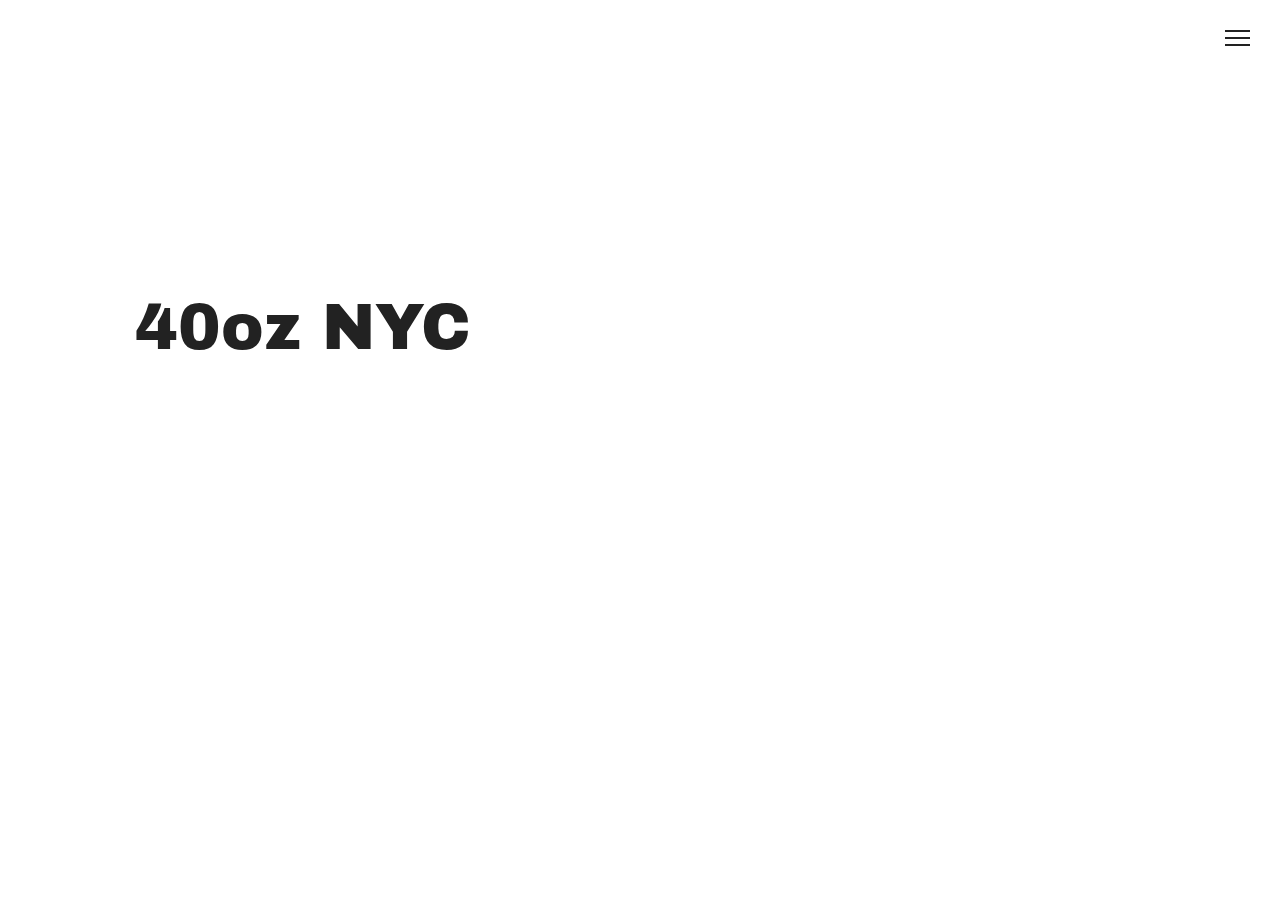
==== 40oz.html @ bae90527 "11/19/15" ====
<!DOCTYPE html>
<html lang="en">
<head>
	<meta charset="UTF-8">
	<meta name="viewport" content="width=device-width, initial-scale=1.0" />
	<meta name="description"
 	content="Morgan Jackson">
	<meta name="author" content="Morgan Jackson">
	<title>Morgan Jackson | Work</title>

	<link href="http://maxcdn.bootstrapcdn.com/font-awesome/4.3.0/css/font-awesome.min.css" rel="stylesheet">
	<link href='https://fonts.googleapis.com/css?family=Prata' rel='stylesheet' type='text/css'>
	<link href='https://fonts.googleapis.com/css?family=Archivo+Black' rel='stylesheet' type='text/css'>
	<link href='https://fonts.googleapis.com/css?family=Karla' rel='stylesheet' type='text/css'>
	<link rel="stylesheet" href="https://cdnjs.cloudflare.com/ajax/libs/animate.css/3.4.0/animate.min.css">
	<link rel="stylesheet" href="styles/jquery.fatNav.min.css">
	<link rel="stylesheet" href="styles/foundation.min.css" />
	<link rel="stylesheet" href="styles/styles.css">

	<meta property="og:title" content ="Morgan Jackson | Work">
	<meta property="og:url" content ="http://mojack.us">
	<meta property="og:site_name" content ="Morgan Jackson">
	<meta property="og:type" content ="website">
	<meta property="og:description" content ="I am a multidisciplinary designer, currently based in Dallas, TX.">

</head>

<body class="animated fadeIn">
	<header class="header">
		<div class="wrapper">
			<div class="hero-static"></div>
			<video autoplay loop muted id="bgvid">
			    <source src="video/reel.mp4" type="video/mp4">
			</video>
			<div class="fat-nav">
			    <div class="fat-nav__wrapper">
			        <ul>
			            <li><a href="#">40oz NYC</a></li>
			            <li><a href="#">Black Market USA</a></li>
			            <li><a href="#">Commecci</a></li>
			            <li><a href="#">Dougie F</a></li>
			            <li><a href="#">Human Dior</a></li>
			            <li><a href="#">Travis Scott</a></li>
			            <li><a href="#">Thinkful</a></li>
			        </ul>
			    </div>
			</div>
			<div class="hero-text" data-stellar-ratio=".7">
				<h1 class="brand">40oz NYC</h1>
			</div>
		</div>
	</header>

	<script src="https://ajax.googleapis.com/ajax/libs/jquery/1.11.2/jquery.min.js"></script>
	<script type="text/javascript" src="js/jquery.fatNav.js"></script>
	<script type="text/javascript" src="js/jquery.stellar.js"></script>
	<script type="text/javascript" src="js/app.js"></script>
	<script type="text/javascript" src="js/wow.min.js"></script>
  	<script>
  		new WOW().init();
  	</script>

</body>
</html>
---- styles/styles.css ----
@media screen and (min-width: 768px) {

	.hero-static {
		background-color: red;
	}

	.wrapper {
  		padding: 0 20px; }
}

@media only screen and (max-width: 700px) {
 }


body {
	font: 'Karla', sans-serif;
	font-weight: 200;
}

h1 {
	font-family: 'Archivo Black', sans-serif;
	font-size: 4.0rem;
	/*letter-spacing: -0.05em;*/
}

h2 {
	font-family: 'Karla', sans-serif;
	font-size: 1.3rem;
}

h3 {
	font-family: 'Helvetica Neue', sans-serif;
	font-size: 1.2rem;
	font-weight: 200;

}

header {
	padding-bottom: 120px;
	width: 100%;
	height: 100%;
	top: 0;
	left: 0;
	z-index: 0;
	overflow: hidden;
	max-height: 750px;
}

.wrapper {
	zoom: 1;
	width: 100%;
	max-width: 1600px;
	margin-left: auto;
	margin-right: auto;
	padding: 60px;
	position: relative; 
}

.wrapper:before, 
.wrapper:after {
	content: "";
	display: table; }

.wrapper:after {
	clear: both; 

}




/*.main-content {
	margin: 0 auto;
	text-align: center;
	padding-bottom: 120px;
}*/


video#bgvid { 
	display: block;
    position: absolute;
    top: 50%;
    left: 50%;
    min-width: 100%;
    min-height: 100%;
    width: auto;
    height: auto;
    z-index: -100;
    transform: translateX(-50%) translateY(-20%) scale(1);
    background-size: cover; 
}

.hero-static {

}

.hero-text {
	/*text-align: center;*/
	position: absolute;
	top: 205px;
	padding: 75px;
	z-index: 99;
	-webkit-transition: all 0.25s ease-out;
	transition: all 0.25s ease-out;
}

.title {
	color: #fff;
}

.title small {
	font-family: 'Helvetica Neue', sans-serif;
	font-size: 10px;
	position: absolute;
	bottom: 20px;
}


.large-6 {
	margin-bottom: 45px;
}

.posts-container {
	width: 100%;
	max-width: 1600px;
	margin-left: auto;
	margin-right: auto;
	padding: 30px 0;
}

.post {
	margin-bottom: 60px;
	box-sizing: border-box;
	-webkit-transition: all 0.25s ease-out;
	transition: all 0.25s ease-out;
}

.post-title small {
	font-family: 'Helvetica Neue', sans-serif;
	font-size: 16px;
	display: block;
	margin-bottom: 15px;
	color: #fff;
}

.post-title {
	font-family: 'Prata', serif;
	line-height: 1.1;
	font-size: 35px;
	color: #fff;
}


.preview-link {
	justify-content: center;
	background-position: center;
	background-size: cover;
	width: 100%;
	height: 500px;
	max-height: 920px;
	padding: 200px 20px;
	color: white;
	-webkit-transition: all 0.25s ease-out;
	transition: all 0.25s ease-out;
}

.preview-link:hover  {
	background-color: rgba(47, 46, 50,.9)!important;
}

.about-section {
	background-color: #f8f8f8;
}	

.about-portrait {
	border-radius: 150px;
}

.about-container {
	padding: 60px 25px 20px 25px;
	
}

.about-container p {
	font-family: 'Prata', serif;
	letter-spacing: .60px;
	font-size: 1.3rem;
}


.social-link {
	text-transform: uppercase;
	letter-spacing: 0.35rem;
	font-size: 0.93rem;
}	

.social-container ul li {
	display: inline-block;
}	

.hamburger__icon {
	position: fixed;
	top: 30px;
	right: 30px;
}

.fat-nav {
	background: rgba(255, 255, 255, 0.8);
}

.fat-nav li, .fat-nav li a {
	color: #222;
	padding: 5px;
}

.hamburger.active 
.hamburger__icon:after, 
.hamburger.active 
.hamburger__icon:before {
    background-color: #222;
}
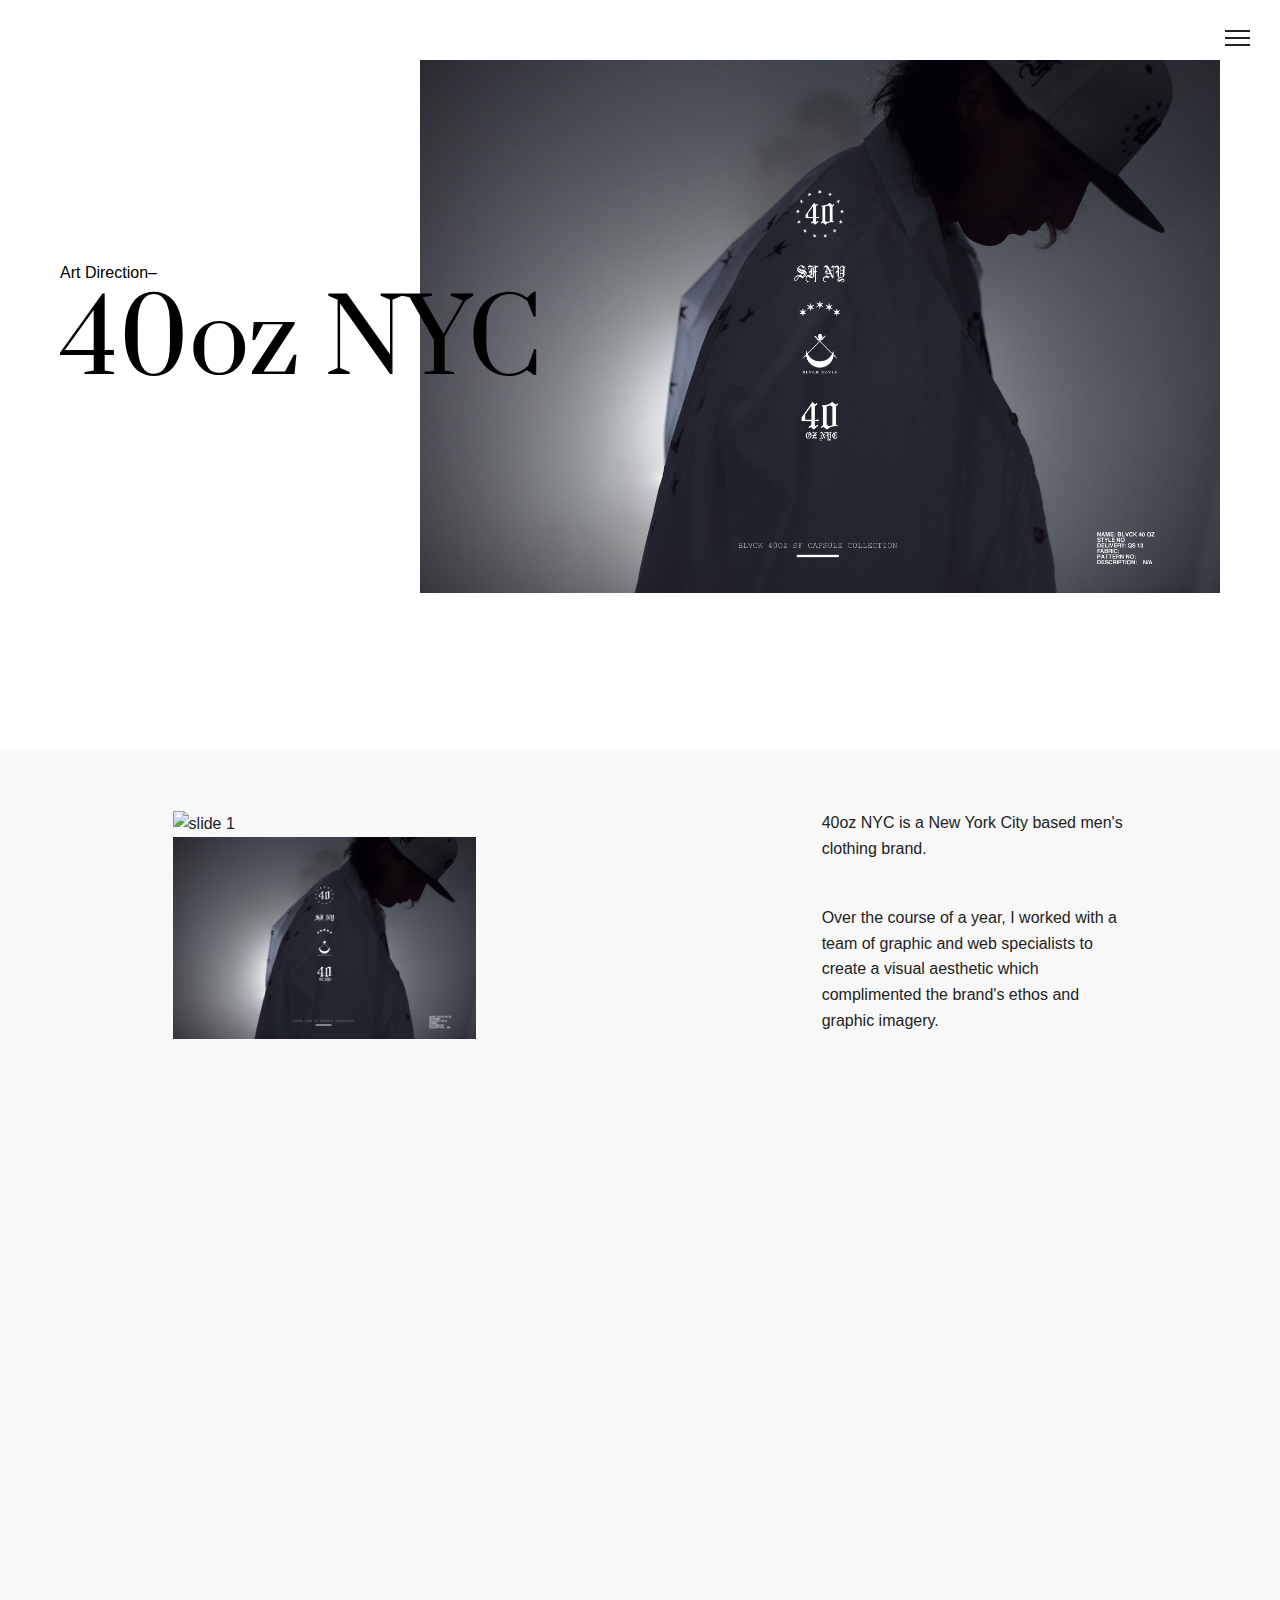
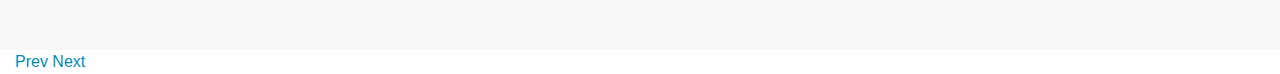
==== commit 60b9e8fd: "11/19/15 6:47pm" ====
--- a/40oz.html
+++ b/40oz.html
@@ -29,9 +29,9 @@
 	<header class="header">
 		<div class="wrapper">
 			<div class="hero-static"></div>
-			<video autoplay loop muted id="bgvid">
+			<!-- <video autoplay loop muted id="bgvid">
 			    <source src="video/reel.mp4" type="video/mp4">
-			</video>
+			</video> -->
 			<div class="fat-nav">
 			    <div class="fat-nav__wrapper">
 			        <ul>
@@ -45,15 +45,55 @@
 			        </ul>
 			    </div>
 			</div>
-			<div class="hero-text" data-stellar-ratio=".7">
-				<h1 class="brand">40oz NYC</h1>
+			<div class="brand-hero" data-stellar-ratio="1.3">
+				<h1 class="brand">
+					<small>
+						Art Direction–
+					</small>
+					40oz NYC
+				</h1>
+			</div>
+			<div class="hero-image">
+				<img src="assets/40oz2.jpg" alt="40oz NYC">
 			</div>
 		</div>
 	</header>
+	
+	<section class="about-section">
+		<div class="wrapper">
+			<div class="row">
+				<div class="large-4 columns about-container">
+					<ul class="orbit-container" data-orbit>
+  						<li data-orbit-slide="headline-1">
+    						<img src="assets/40oz1.jpg" alt="slide 1"/>
+  						</li>
+  						<li data-orbit-slide="headline-2">
+    						<img src="assets/40oz2.jpg" alt="slide 2"/>
+  						</li>
+					</ul>
+				</div>
+				<div class="large-4 columns about-container">
+					<p>40oz NYC is a New York City based men's clothing brand.</p>
+					<br>
+					<p>Over the course of a year, I worked with a team of graphic and web specialists to create a visual aesthetic which complimented the brand's ethos and graphic imagery.  </p>
+				</div>
+			</div>
+		</div>	
+	</section>
+	<section class="examples">
+		<div class="large-12 columns">
+			
+			<a href="#" class="orbit-prev">Prev <span></span></a>
+  			<a href="#" class="orbit-next">Next <span></span></a>
+		</div>	
+	</section>
+
 
 	<script src="https://ajax.googleapis.com/ajax/libs/jquery/1.11.2/jquery.min.js"></script>
 	<script type="text/javascript" src="js/jquery.fatNav.js"></script>
 	<script type="text/javascript" src="js/jquery.stellar.js"></script>
+	<script src="js/foundation.js"></script>
+	<script src="js/foundation.orbit.js"></script>
 	<script type="text/javascript" src="js/app.js"></script>
 	<script type="text/javascript" src="js/wow.min.js"></script>
   	<script>
--- a/styles/styles.css
+++ b/styles/styles.css
@@ -1,3 +1,5 @@
+/*** MEDIA QUERIES ***/
+
 @media screen and (min-width: 768px) {
 
 	.hero-static {
@@ -12,28 +14,58 @@
  }
 
 
+/*** GENERAL ***/
+
 body {
+	-webkit-font-smoothing: antialiased;
 	font: 'Karla', sans-serif;
-	font-weight: 200;
+	font-weight: 300;
 }
 
 h1 {
 	font-family: 'Archivo Black', sans-serif;
-	font-size: 4.0rem;
+	font-size: 11vh;
 	/*letter-spacing: -0.05em;*/
 }
 
 h2 {
 	font-family: 'Karla', sans-serif;
-	font-size: 1.3rem;
+	font-size: 1.2rem;
 }
 
 h3 {
 	font-family: 'Helvetica Neue', sans-serif;
-	font-size: 1.2rem;
-	font-weight: 200;
-
-}
+	font-size: 3vh;
+	font-weight: 300;
+}
+
+.wrapper {
+	zoom: 1;
+	width: 100%;
+	max-width: 1600px;
+	margin-left: auto;
+	margin-right: auto;
+	padding: 60px;
+	position: relative; 
+}
+
+.wrapper:before, 
+.wrapper:after {
+	content: "";
+	display: table; }
+
+.wrapper:after {
+clear: both; 
+
+}
+
+.large-6 {
+	margin-bottom: 45px;
+}
+
+
+/*** HEADER(home) ***/
+
 
 header {
 	padding-bottom: 120px;
@@ -46,35 +78,11 @@
 	max-height: 750px;
 }
 
-.wrapper {
-	zoom: 1;
-	width: 100%;
-	max-width: 1600px;
-	margin-left: auto;
-	margin-right: auto;
-	padding: 60px;
-	position: relative; 
-}
-
-.wrapper:before, 
-.wrapper:after {
-	content: "";
-	display: table; }
-
-.wrapper:after {
-	clear: both; 
-
-}
-
-
-
-
-/*.main-content {
-	margin: 0 auto;
-	text-align: center;
-	padding-bottom: 120px;
-}*/
-
+.header {
+	height: 100%;
+	overflow: hidden;
+
+}
 
 video#bgvid { 
 	display: block;
@@ -95,11 +103,13 @@
 }
 
 .hero-text {
-	/*text-align: center;*/
 	position: absolute;
-	top: 205px;
-	padding: 75px;
+	top: 275px;
+	left: 0px;
 	z-index: 99;
+	text-align: center;
+	width: 100%;
+	height: 100%;
 	-webkit-transition: all 0.25s ease-out;
 	transition: all 0.25s ease-out;
 }
@@ -108,17 +118,43 @@
 	color: #fff;
 }
 
-.title small {
-	font-family: 'Helvetica Neue', sans-serif;
-	font-size: 10px;
+.scroll {
 	position: absolute;
-	bottom: 20px;
-}
-
-
-.large-6 {
-	margin-bottom: 45px;
-}
+	top: 380px;
+	left: 47%;
+	color: #e5e5e5;
+	z-index: 99;
+	font-size: 2vh;
+	border: none;
+}
+
+
+.hamburger__icon {
+	position: fixed;
+	top: 30px;
+	right: 30px;
+}
+
+.fat-nav {
+	background: rgba(255, 255, 255, 0.8);
+}
+
+.fat-nav li, .fat-nav li a {
+	color: #222;
+	padding: 5px;
+}
+
+.hamburger.active 
+.hamburger__icon:after, 
+.hamburger.active 
+.hamburger__icon:before {
+    background-color: #222;
+}
+
+
+
+/*** MAIN CONTENT(home) ***/
+
 
 .posts-container {
 	width: 100%;
@@ -133,14 +169,6 @@
 	box-sizing: border-box;
 	-webkit-transition: all 0.25s ease-out;
 	transition: all 0.25s ease-out;
-}
-
-.post-title small {
-	font-family: 'Helvetica Neue', sans-serif;
-	font-size: 16px;
-	display: block;
-	margin-bottom: 15px;
-	color: #fff;
 }
 
 .post-title {
@@ -150,6 +178,16 @@
 	color: #fff;
 }
 
+.post-title small {
+	font-family: 'Helvetica Neue', sans-serif;
+	font-size: 16px;
+	font-weight: 400;
+	letter-spacing: 1.1px;
+	display: block;
+	margin-bottom: 20px;
+	color: #fff;
+}
+
 
 .preview-link {
 	justify-content: center;
@@ -168,54 +206,100 @@
 	background-color: rgba(47, 46, 50,.9)!important;
 }
 
+
+
+
+/*** ABOUT(home) ***/
+
 .about-section {
 	background-color: #f8f8f8;
-}	
+	height: 100%;
+	overflow: auto;
+}
 
 .about-portrait {
-	border-radius: 150px;
-}
-
-.about-container {
-	padding: 60px 25px 20px 25px;
-	
-}
-
-.about-container p {
+	border: 10px solid #fff;
+	box-shadow: 2px 6px 20px #222 ;
+	width: 100%;
+}
+
+.about-content {
+	padding: 50px 20px 10px 20px;
+}
+
+.text {
+	float: left!important;
+}
+
+.about-content p {
 	font-family: 'Prata', serif;
 	letter-spacing: .60px;
-	font-size: 1.3rem;
-}
-
-
-.social-link {
-	text-transform: uppercase;
-	letter-spacing: 0.35rem;
-	font-size: 0.93rem;
-}	
-
-.social-container ul li {
-	display: inline-block;
-}	
-
-.hamburger__icon {
-	position: fixed;
-	top: 30px;
-	right: 30px;
-}
-
-.fat-nav {
-	background: rgba(255, 255, 255, 0.8);
-}
-
-.fat-nav li, .fat-nav li a {
 	color: #222;
-	padding: 5px;
-}
-
-.hamburger.active 
-.hamburger__icon:after, 
-.hamburger.active 
-.hamburger__icon:before {
-    background-color: #222;
-}+}
+
+.first {
+	font-size: 1.6rem;
+}
+
+
+.second {
+	font-size: 1.2rem;
+}
+
+.social {
+	font-family: 'Helvetica Neue', sans-serif;
+	font-size: .9rem; 
+	color: rgba(34, 34, 34, 0.4);
+}
+
+.social-links {
+	list-style: none;
+	display: block;
+	text-align: center;
+
+}
+
+.sc {
+	margin: 40px 30px 0px 30px;
+}		
+
+
+
+/*** WORK ***/
+
+.brand-hero {
+	position: absolute;
+	top: 120px;
+	padding-top: 150px;
+	z-index: 99;
+	-webkit-transition: all 0.25s ease-out;
+	transition: all 0.25s ease-out;
+}
+
+.brand {
+	font-family: 'Prata', serif;
+	line-height: 1.1;
+	font-size: 100px;
+	color: #000;
+	z-index: 99;
+	-webkit-transition: all 0.25s ease-out;
+	transition: all 0.25s ease-out;
+}
+
+.brand small {
+	font-family: 'Helvetica Neue', sans-serif;
+	font-size: 16px;
+	display: block;
+	margin-bottom: 15px;
+	color: #000;
+}
+
+.brand:hover {
+	color: #ff3232;
+}
+
+.hero-image {
+	height: 500px;
+	width: 800px;
+	float: right;
+} 
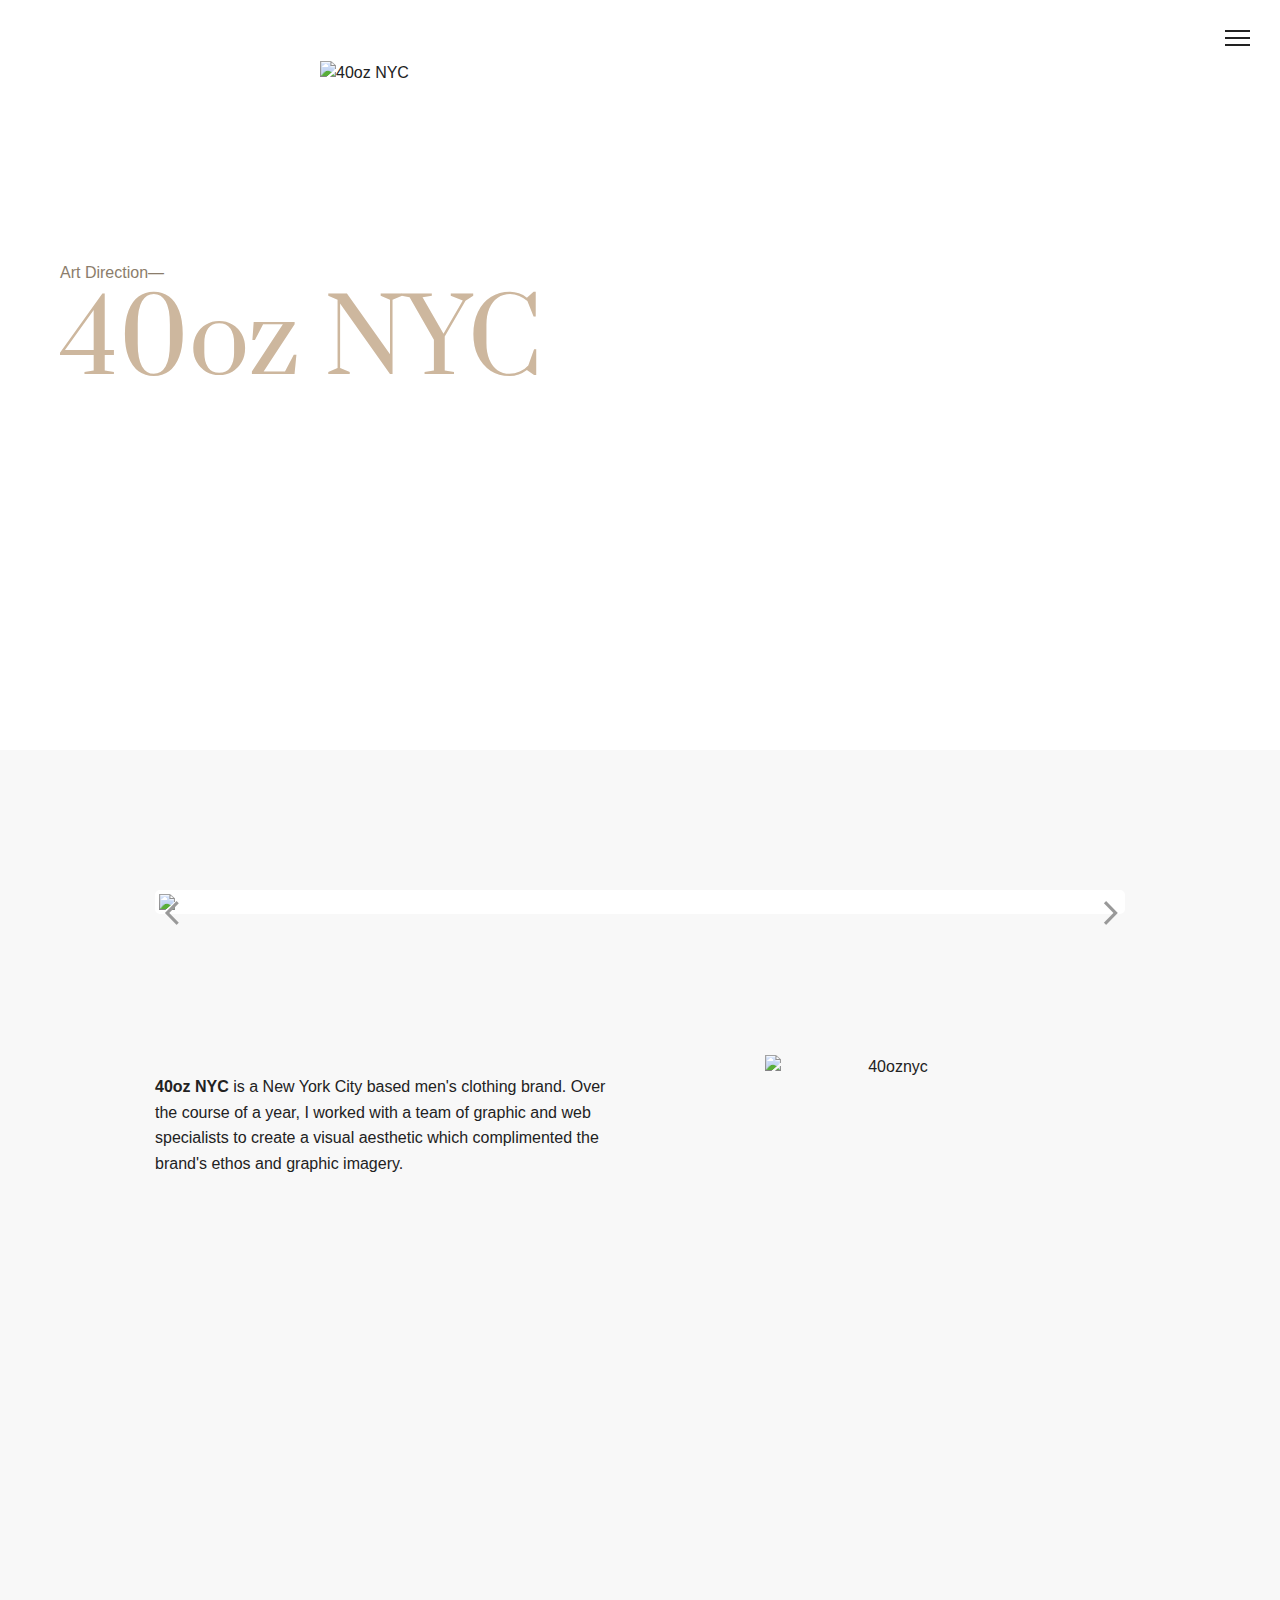
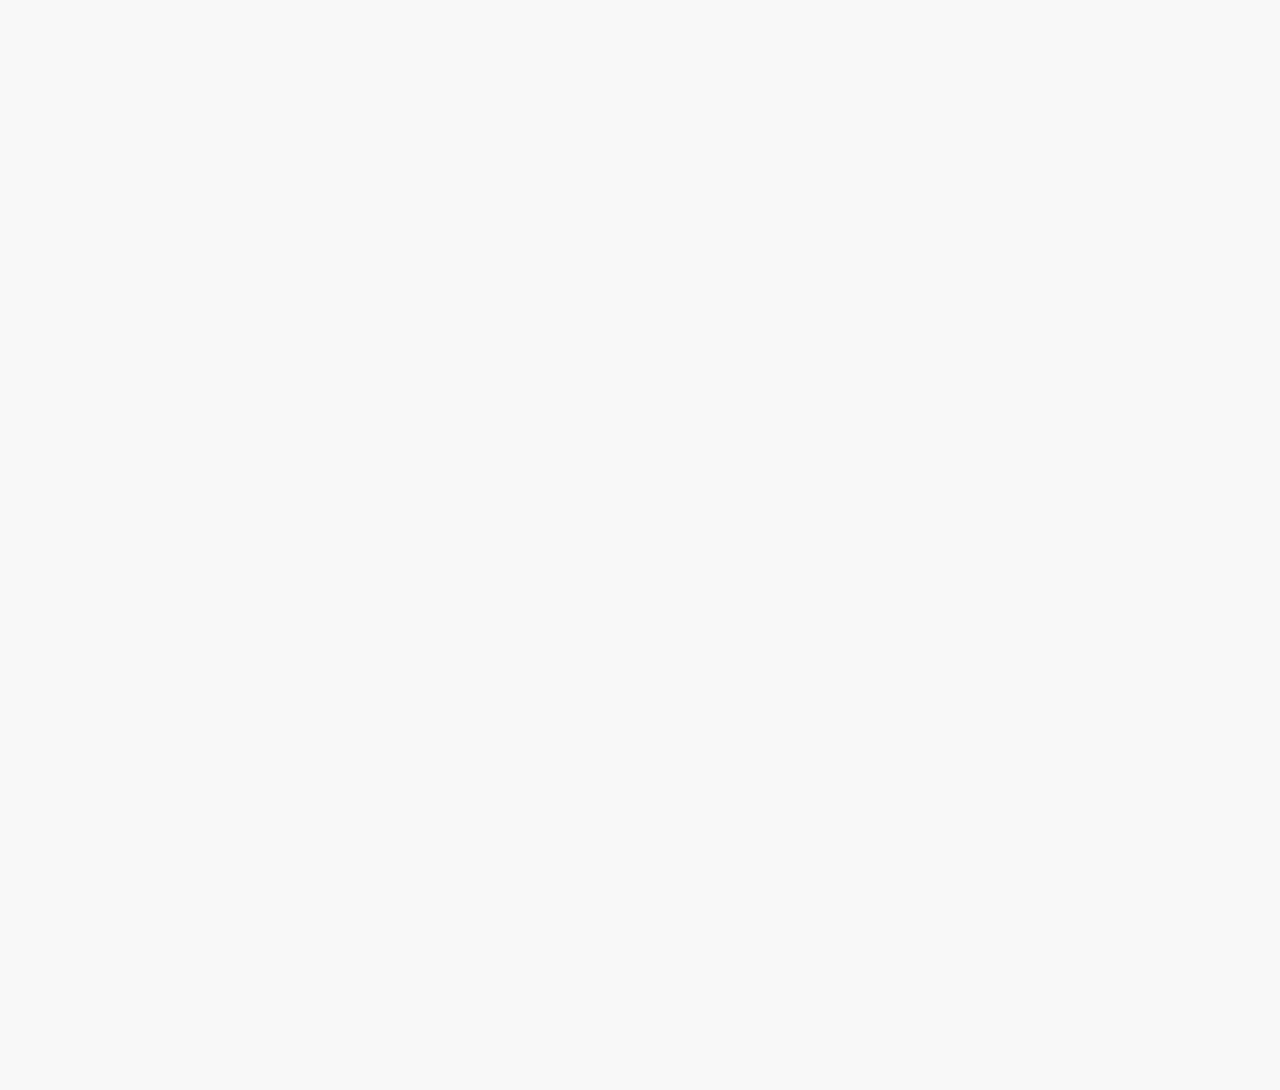
==== commit 08455757: "11/25/15" ====
--- a/40oz.html
+++ b/40oz.html
@@ -12,6 +12,7 @@
 	<link href='https://fonts.googleapis.com/css?family=Prata' rel='stylesheet' type='text/css'>
 	<link href='https://fonts.googleapis.com/css?family=Archivo+Black' rel='stylesheet' type='text/css'>
 	<link href='https://fonts.googleapis.com/css?family=Karla' rel='stylesheet' type='text/css'>
+	<link rel="stylesheet" href="styles/flexslider.css" type="text/css">
 	<link rel="stylesheet" href="https://cdnjs.cloudflare.com/ajax/libs/animate.css/3.4.0/animate.min.css">
 	<link rel="stylesheet" href="styles/jquery.fatNav.min.css">
 	<link rel="stylesheet" href="styles/foundation.min.css" />
@@ -29,9 +30,6 @@
 	<header class="header">
 		<div class="wrapper">
 			<div class="hero-static"></div>
-			<!-- <video autoplay loop muted id="bgvid">
-			    <source src="video/reel.mp4" type="video/mp4">
-			</video> -->
 			<div class="fat-nav">
 			    <div class="fat-nav__wrapper">
 			        <ul>
@@ -48,7 +46,7 @@
 			<div class="brand-hero" data-stellar-ratio="1.3">
 				<h1 class="brand">
 					<small>
-						Art Direction–
+						Art Direction&#8212;
 					</small>
 					40oz NYC
 				</h1>
@@ -59,32 +57,40 @@
 		</div>
 	</header>
 	
-	<section class="about-section">
+	<section class="work-section">
 		<div class="wrapper">
 			<div class="row">
-				<div class="large-4 columns about-container">
-					<ul class="orbit-container" data-orbit>
-  						<li data-orbit-slide="headline-1">
-    						<img src="assets/40oz1.jpg" alt="slide 1"/>
-  						</li>
-  						<li data-orbit-slide="headline-2">
-    						<img src="assets/40oz2.jpg" alt="slide 2"/>
-  						</li>
-					</ul>
+				<div class="large-12 columns work-content">
+					<div class="flexslider">
+					  <ul class="slides">
+					     <li>
+					      <img src="http://res.cloudinary.com/duceyomw7/image/upload/v1448170453/40OZ_F14_LOOKBOOK1_x1dtl0.jpg" />
+					    </li>
+					    <li>
+					      <img src="http://res.cloudinary.com/duceyomw7/image/upload/v1448170452/40OZ_F14_LOOKBOOK2_bi1z9a.jpg" />
+					    </li>
+					    <li>
+					      <img src="http://res.cloudinary.com/duceyomw7/image/upload/v1448170455/40OZ_F14_LOOKBOOK3_l4lqoc.jpg" />
+					    </li>
+					    <li>
+					      <img src="http://res.cloudinary.com/duceyomw7/image/upload/v1448170430/40OZ_F14_LOOKBOOK_pmdtit.jpg" />
+					    </li>
+					  </ul>
+					</div>
 				</div>
-				<div class="large-4 columns about-container">
-					<p>40oz NYC is a New York City based men's clothing brand.</p>
-					<br>
-					<p>Over the course of a year, I worked with a team of graphic and web specialists to create a visual aesthetic which complimented the brand's ethos and graphic imagery.  </p>
+				<div class="large-6 columns work-content text">
+					<p><b>40oz NYC</b> is a New York City based men's clothing brand. Over the course of a year, I worked with a team of graphic and web specialists to create a visual aesthetic which complimented the brand's ethos and graphic imagery.</p>
+				</div>
+				<div class="large-6 columns work-content logo">
+					<img src="http://res.cloudinary.com/duceyomw7/image/upload/v1448479821/40ozlogo_o5do6g.png" alt="40oznyc" width="250px">
+				</div>
+				<div class="large-12 columns work-content video">
+					<iframe src="https://player.vimeo.com/video/77525079?color=ffffff&title=0&byline=0&portrait=0" width="960" height="540" frameborder="0" webkitallowfullscreen mozallowfullscreen allowfullscreen></iframe>
+				</div>
+				<div class="large-12 columns work-content video">
+					<iframe src="https://player.vimeo.com/video/109753807?color=ffffff&title=0&byline=0&portrait=0" width="960" height="540" frameborder="0" webkitallowfullscreen mozallowfullscreen allowfullscreen></iframe>
 				</div>
 			</div>
-		</div>	
-	</section>
-	<section class="examples">
-		<div class="large-12 columns">
-			
-			<a href="#" class="orbit-prev">Prev <span></span></a>
-  			<a href="#" class="orbit-next">Next <span></span></a>
 		</div>	
 	</section>
 
@@ -99,6 +105,11 @@
   	<script>
   		new WOW().init();
   	</script>
-
+  	<script src="js/jquery.flexslider.js"></script>
+  	<script type="text/javascript" charset="utf-8">
+  		$(window).load(function() {
+    	$('.flexslider').flexslider();
+  		});	
+	</script>
 </body>
 </html>--- a/styles/styles.css
+++ b/styles/styles.css
@@ -22,6 +22,10 @@
 	font-weight: 300;
 }
 
+a {
+	color: #505050;
+}
+
 h1 {
 	font-family: 'Archivo Black', sans-serif;
 	font-size: 11vh;
@@ -38,6 +42,7 @@
 	font-size: 3vh;
 	font-weight: 300;
 }
+
 
 .wrapper {
 	zoom: 1;
@@ -61,6 +66,18 @@
 
 .large-6 {
 	margin-bottom: 45px;
+}
+
+.flex-control-nav {
+	display: none;
+}
+
+.flex-direction-nav li .prev {
+	left: -10px;
+}
+
+.flex-direction-nav li a {
+	height: 40px;
 }
 
 
@@ -118,9 +135,13 @@
 	color: #fff;
 }
 
+.tag {
+	color: #fff;
+}
+
 .scroll {
-	position: absolute;
-	top: 380px;
+	position: fixed;
+	bottom: 30px;
 	left: 47%;
 	color: #e5e5e5;
 	z-index: 99;
@@ -140,6 +161,7 @@
 }
 
 .fat-nav li, .fat-nav li a {
+	font-family: 'Prata', serif;
 	color: #222;
 	padding: 5px;
 }
@@ -224,7 +246,7 @@
 }
 
 .about-content {
-	padding: 50px 20px 10px 20px;
+	padding: 70px 20px 10px 20px;
 }
 
 .text {
@@ -246,21 +268,21 @@
 	font-size: 1.2rem;
 }
 
+
 .social {
-	font-family: 'Helvetica Neue', sans-serif;
-	font-size: .9rem; 
-	color: rgba(34, 34, 34, 0.4);
+	text-align: center;
 }
 
 .social-links {
 	list-style: none;
-	display: block;
-	text-align: center;
-
+}
+
+.social-links li {
+	display: inline;
 }
 
 .sc {
-	margin: 40px 30px 0px 30px;
+	margin: 50px 30px 0px 30px;
 }		
 
 
@@ -280,7 +302,7 @@
 	font-family: 'Prata', serif;
 	line-height: 1.1;
 	font-size: 100px;
-	color: #000;
+	color: #cdb79e;
 	z-index: 99;
 	-webkit-transition: all 0.25s ease-out;
 	transition: all 0.25s ease-out;
@@ -291,15 +313,40 @@
 	font-size: 16px;
 	display: block;
 	margin-bottom: 15px;
-	color: #000;
+	color: #8b7d6b;
+	background-color: #9ecdb7;
 }
 
 .brand:hover {
-	color: #ff3232;
+	color: #8b7d6b;
 }
 
 .hero-image {
-	height: 500px;
-	width: 800px;
+	width: 900px;
 	float: right;
 } 
+
+
+.work-section {
+	background-color: #f8f8f8;
+	overflow: auto;
+	text-align: center;
+}
+
+.work-content {
+	padding-top: 80px;
+	margin-bottom: 60px;
+	height: 100%;
+}
+
+.text {
+	text-align: left;
+	padding-top: 100px;
+}
+
+.logo {
+	float: right;
+}
+
+
+
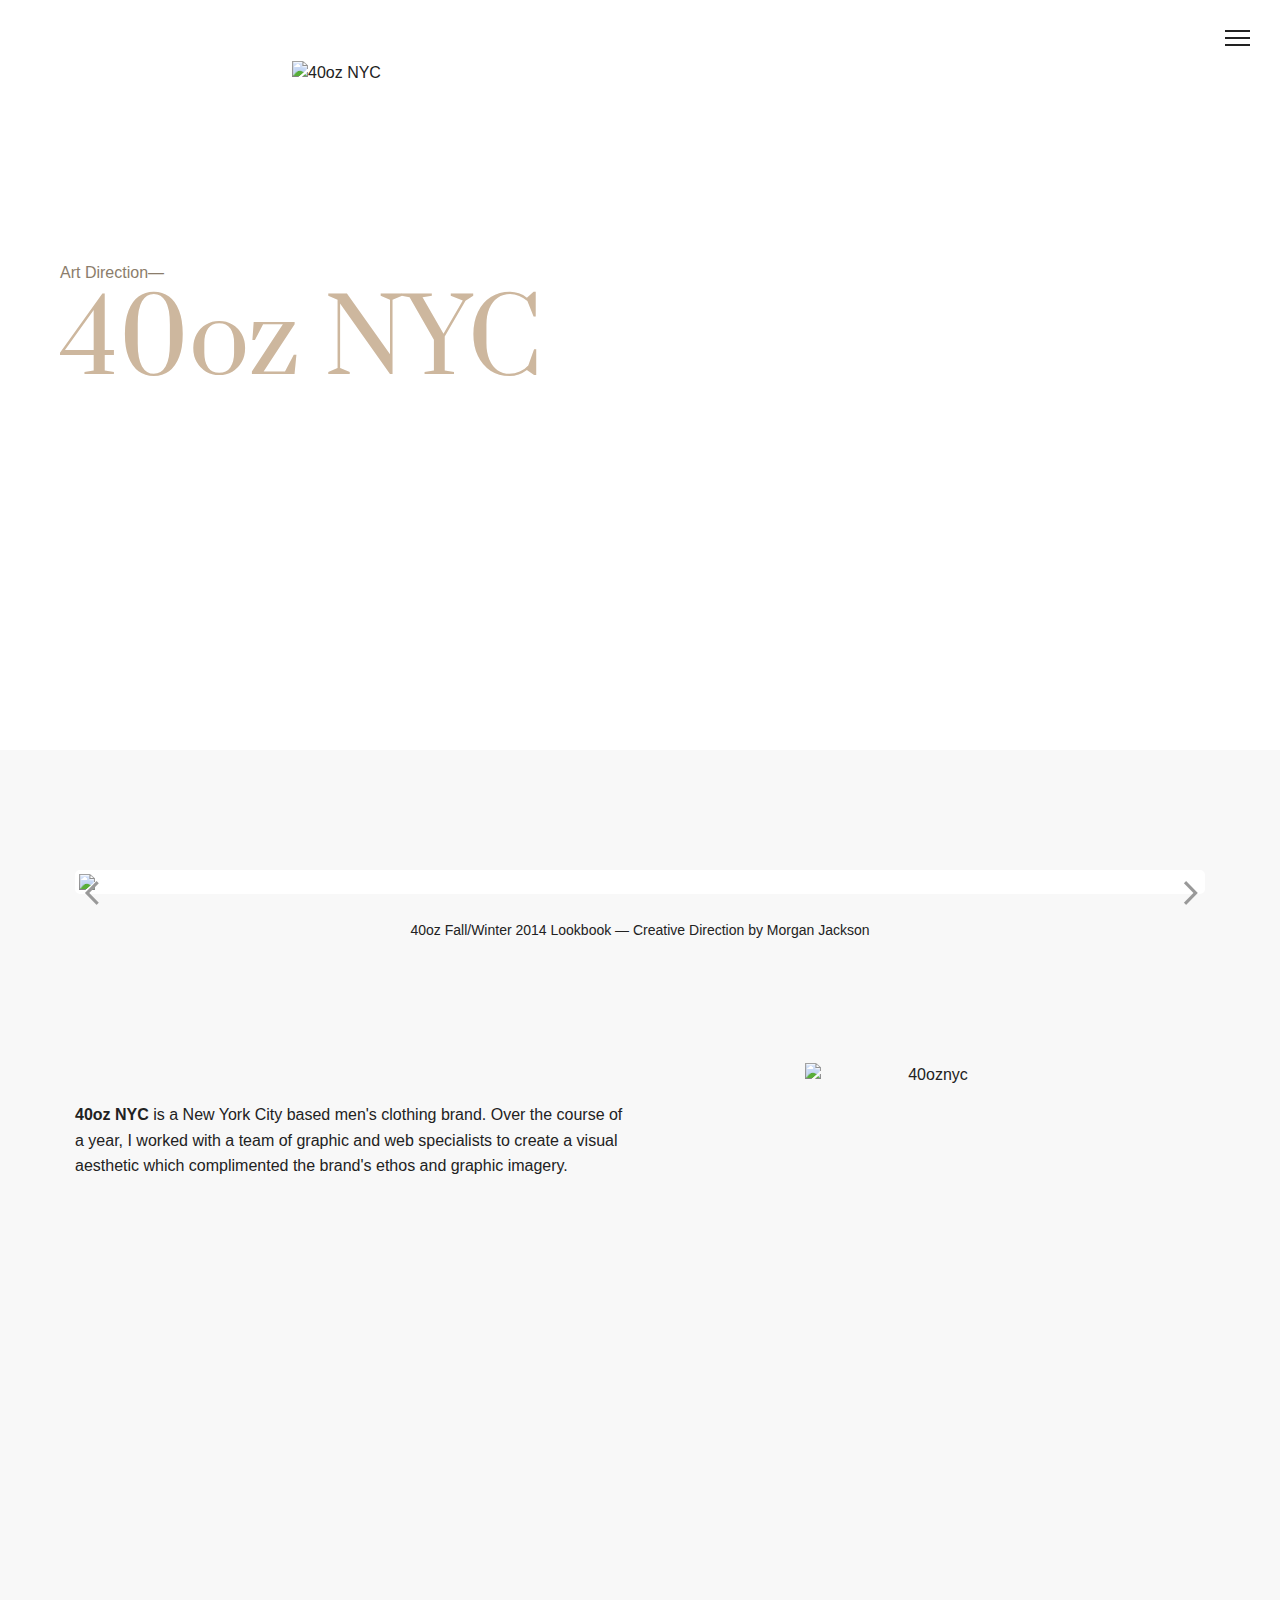
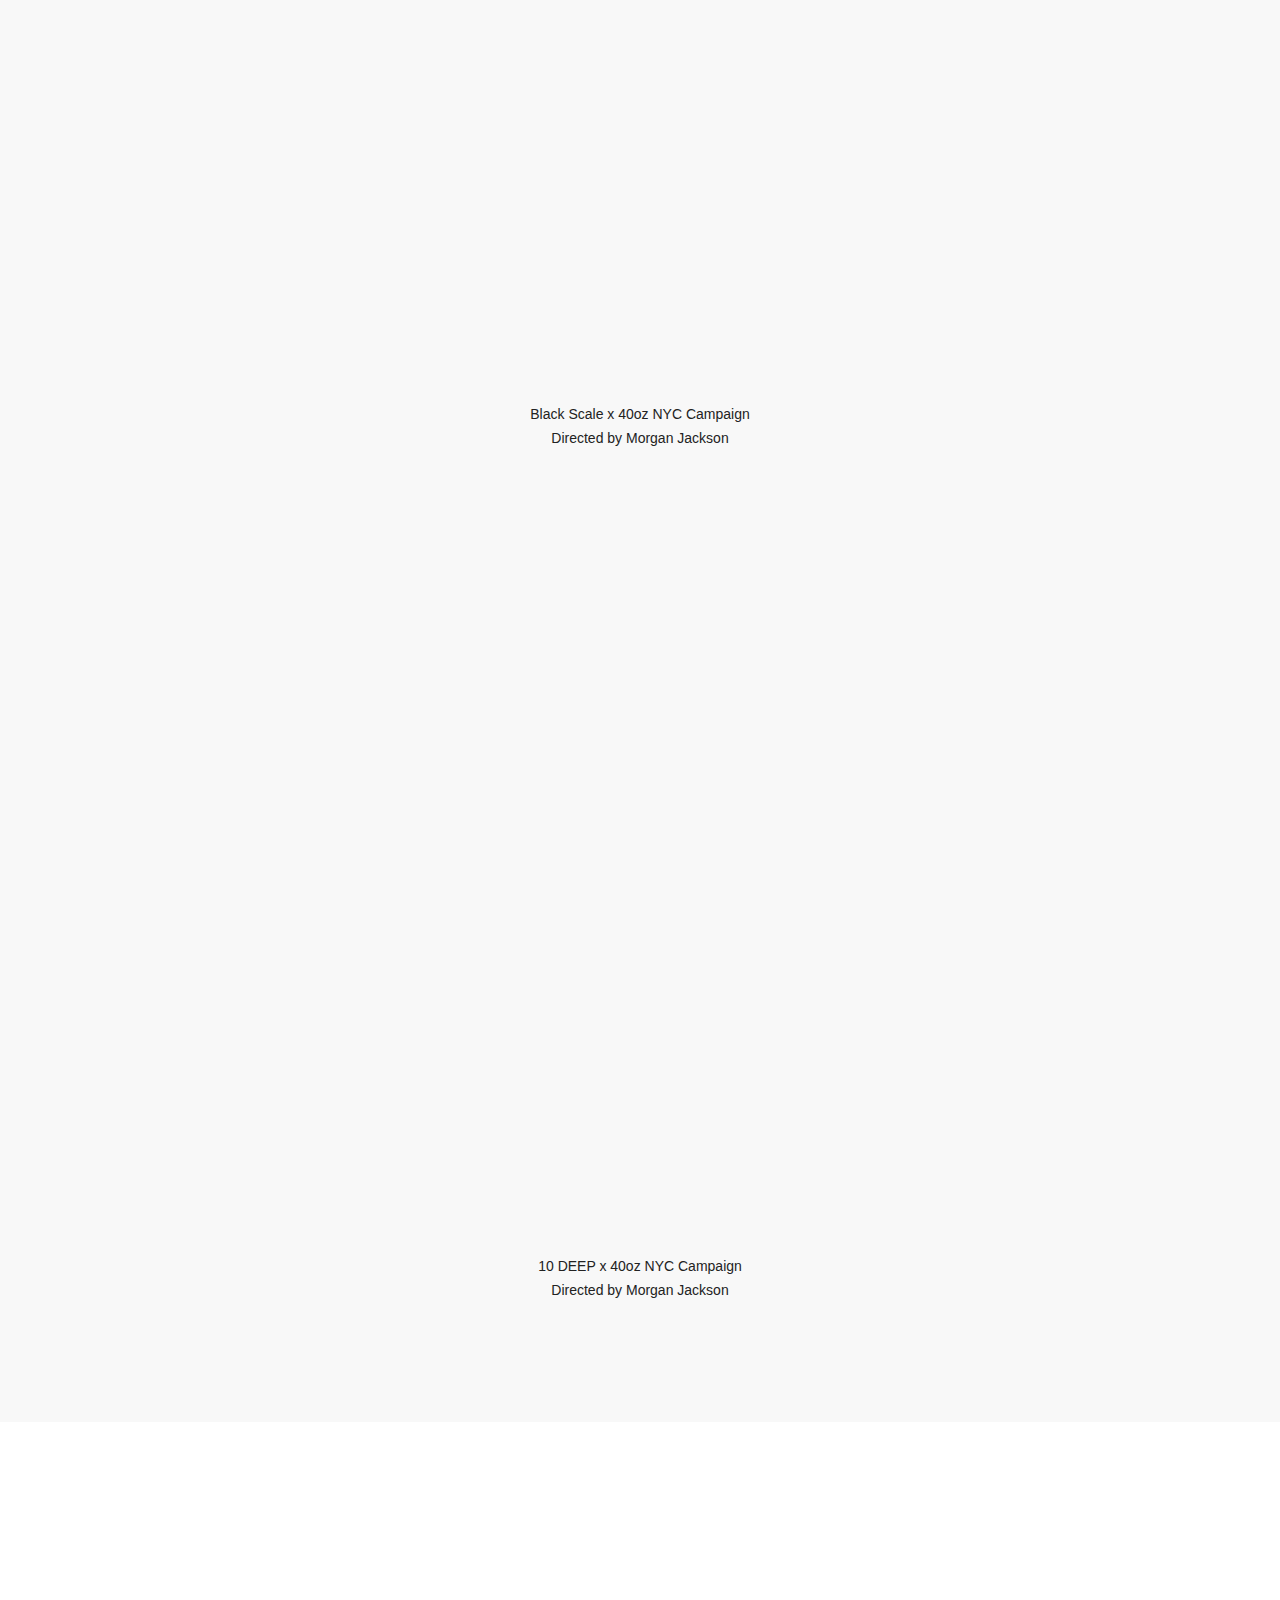
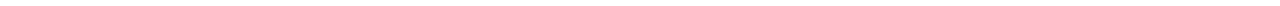
==== commit 707d9e5a: "12/05/15" ====
--- a/40oz.html
+++ b/40oz.html
@@ -33,13 +33,14 @@
 			<div class="fat-nav">
 			    <div class="fat-nav__wrapper">
 			        <ul>
-			            <li><a href="#">40oz NYC</a></li>
-			            <li><a href="#">Black Market USA</a></li>
-			            <li><a href="#">Commecci</a></li>
-			            <li><a href="#">Dougie F</a></li>
-			            <li><a href="#">Human Dior</a></li>
-			            <li><a href="#">Travis Scott</a></li>
-			            <li><a href="#">Thinkful</a></li>
+			        	<li><a href="index.html">Start</a></li>
+			            <li><a href="40oz.html">40oz NYC</a></li>
+			            <li><a href="blkmkt.html">Black Market USA</a></li>
+			            <li><a href="comm.html">Commecci</a></li>
+			            <li><a href="df.html">Dougie F</a></li>
+			            <li><a href="hd.html">Human Dior</a></li>
+			            <li><a href="travis.html">Travis Scott</a></li>
+			            <li><a href="thinkful.html">Thinkful</a></li>
 			        </ul>
 			    </div>
 			</div>
@@ -52,7 +53,7 @@
 				</h1>
 			</div>
 			<div class="hero-image">
-				<img src="assets/40oz2.jpg" alt="40oz NYC">
+				<img src="http://res.cloudinary.com/duceyomw7/image/upload/v1448170430/40OZ_F14_LOOKBOOK_pmdtit.jpg" alt="40oz NYC">
 			</div>
 		</div>
 	</header>
@@ -77,6 +78,8 @@
 					    </li>
 					  </ul>
 					</div>
+					<br>
+					<span class="caption">40oz Fall/Winter 2014 Lookbook &#8212; Creative Direction by Morgan Jackson</span>
 				</div>
 				<div class="large-6 columns work-content text">
 					<p><b>40oz NYC</b> is a New York City based men's clothing brand. Over the course of a year, I worked with a team of graphic and web specialists to create a visual aesthetic which complimented the brand's ethos and graphic imagery.</p>
@@ -85,14 +88,29 @@
 					<img src="http://res.cloudinary.com/duceyomw7/image/upload/v1448479821/40ozlogo_o5do6g.png" alt="40oznyc" width="250px">
 				</div>
 				<div class="large-12 columns work-content video">
-					<iframe src="https://player.vimeo.com/video/77525079?color=ffffff&title=0&byline=0&portrait=0" width="960" height="540" frameborder="0" webkitallowfullscreen mozallowfullscreen allowfullscreen></iframe>
+					<div class="embed-container">
+						<iframe src="https://player.vimeo.com/video/77525079?color=ffffff&title=0&byline=0&portrait=0" width="960" height="540" frameborder="0" webkitallowfullscreen mozallowfullscreen allowfullscreen></iframe>
+					</div>	
+					<br>
+					<br>
+					<span class="caption">Black Scale x 40oz NYC Campaign<br>Directed by Morgan Jackson</span>
 				</div>
 				<div class="large-12 columns work-content video">
-					<iframe src="https://player.vimeo.com/video/109753807?color=ffffff&title=0&byline=0&portrait=0" width="960" height="540" frameborder="0" webkitallowfullscreen mozallowfullscreen allowfullscreen></iframe>
+					<div class="embed-container">
+						<iframe src="https://player.vimeo.com/video/109753807?color=ffffff&title=0&byline=0&portrait=0" width="960" height="540" frameborder="0" webkitallowfullscreen mozallowfullscreen allowfullscreen></iframe>
+					</div>	
+					<br>
+					<br>
+					<span class="caption">10 DEEP x 40oz NYC Campaign<br> Directed by Morgan Jackson</span>
 				</div>
 			</div>
 		</div>	
 	</section>
+	<div class="row">
+		<div class="large-12 columns next-project wow fadeIn">
+			<a href="blkmkt.html">UP NEXT: Black Market USA</a>
+		</div>
+	</div>	
 
 
 	<script src="https://ajax.googleapis.com/ajax/libs/jquery/1.11.2/jquery.min.js"></script>
--- a/styles/styles.css
+++ b/styles/styles.css
@@ -24,6 +24,12 @@
 
 a {
 	color: #505050;
+}
+
+a:hover {
+	color: #000;
+	-webkit-transition: all 0.4s ease-out;
+	transition: all 0.4s ease-out;
 }
 
 h1 {
@@ -63,6 +69,11 @@
 clear: both; 
 
 }
+
+.row {
+	max-width: 1600px!important;
+}
+
 
 .large-6 {
 	margin-bottom: 45px;
@@ -121,7 +132,7 @@
 
 .hero-text {
 	position: absolute;
-	top: 275px;
+	top: 260px;
 	left: 0px;
 	z-index: 99;
 	text-align: center;
@@ -162,6 +173,7 @@
 
 .fat-nav li, .fat-nav li a {
 	font-family: 'Prata', serif;
+	font-size: 25px;
 	color: #222;
 	padding: 5px;
 }
@@ -234,8 +246,8 @@
 /*** ABOUT(home) ***/
 
 .about-section {
-	background-color: #f8f8f8;
-	height: 100%;
+	background-color: #F8F8F8;
+	/*height: 100%;*/
 	overflow: auto;
 }
 
@@ -322,7 +334,9 @@
 }
 
 .hero-image {
-	width: 900px;
+	width: 80%;
+	bottom: 0;
+	right: 0;
 	float: right;
 } 
 
@@ -334,9 +348,29 @@
 }
 
 .work-content {
-	padding-top: 80px;
+	padding-top: 60px;
 	margin-bottom: 60px;
 	height: 100%;
+}
+
+.embed-container { 
+	position: relative;
+	padding-bottom: 56.25%; 
+	height: 0; 
+	overflow: hidden; 
+	max-width: 100%; } 
+	.embed-container iframe, 
+	.embed-container object, 
+	.embed-container embed { 
+	position: absolute; 
+	top: 0; 
+	left: 0; 
+	width: 100%; 
+	height: 100%; }
+
+.caption {
+	font-size: 14px;
+	text-align: center;
 }
 
 .text {
@@ -344,6 +378,19 @@
 	padding-top: 100px;
 }
 
+.next-project {
+	text-align: center;
+	padding: 80px;
+	width: 100%;
+	background-color: #dfdfdf;
+}
+
+.next-project:hover {
+	background-color: #cccd9e;
+	-webkit-transition: all 0.4s ease-out;
+	transition: all 0.4s ease-out;
+}
+
 .logo {
 	float: right;
 }
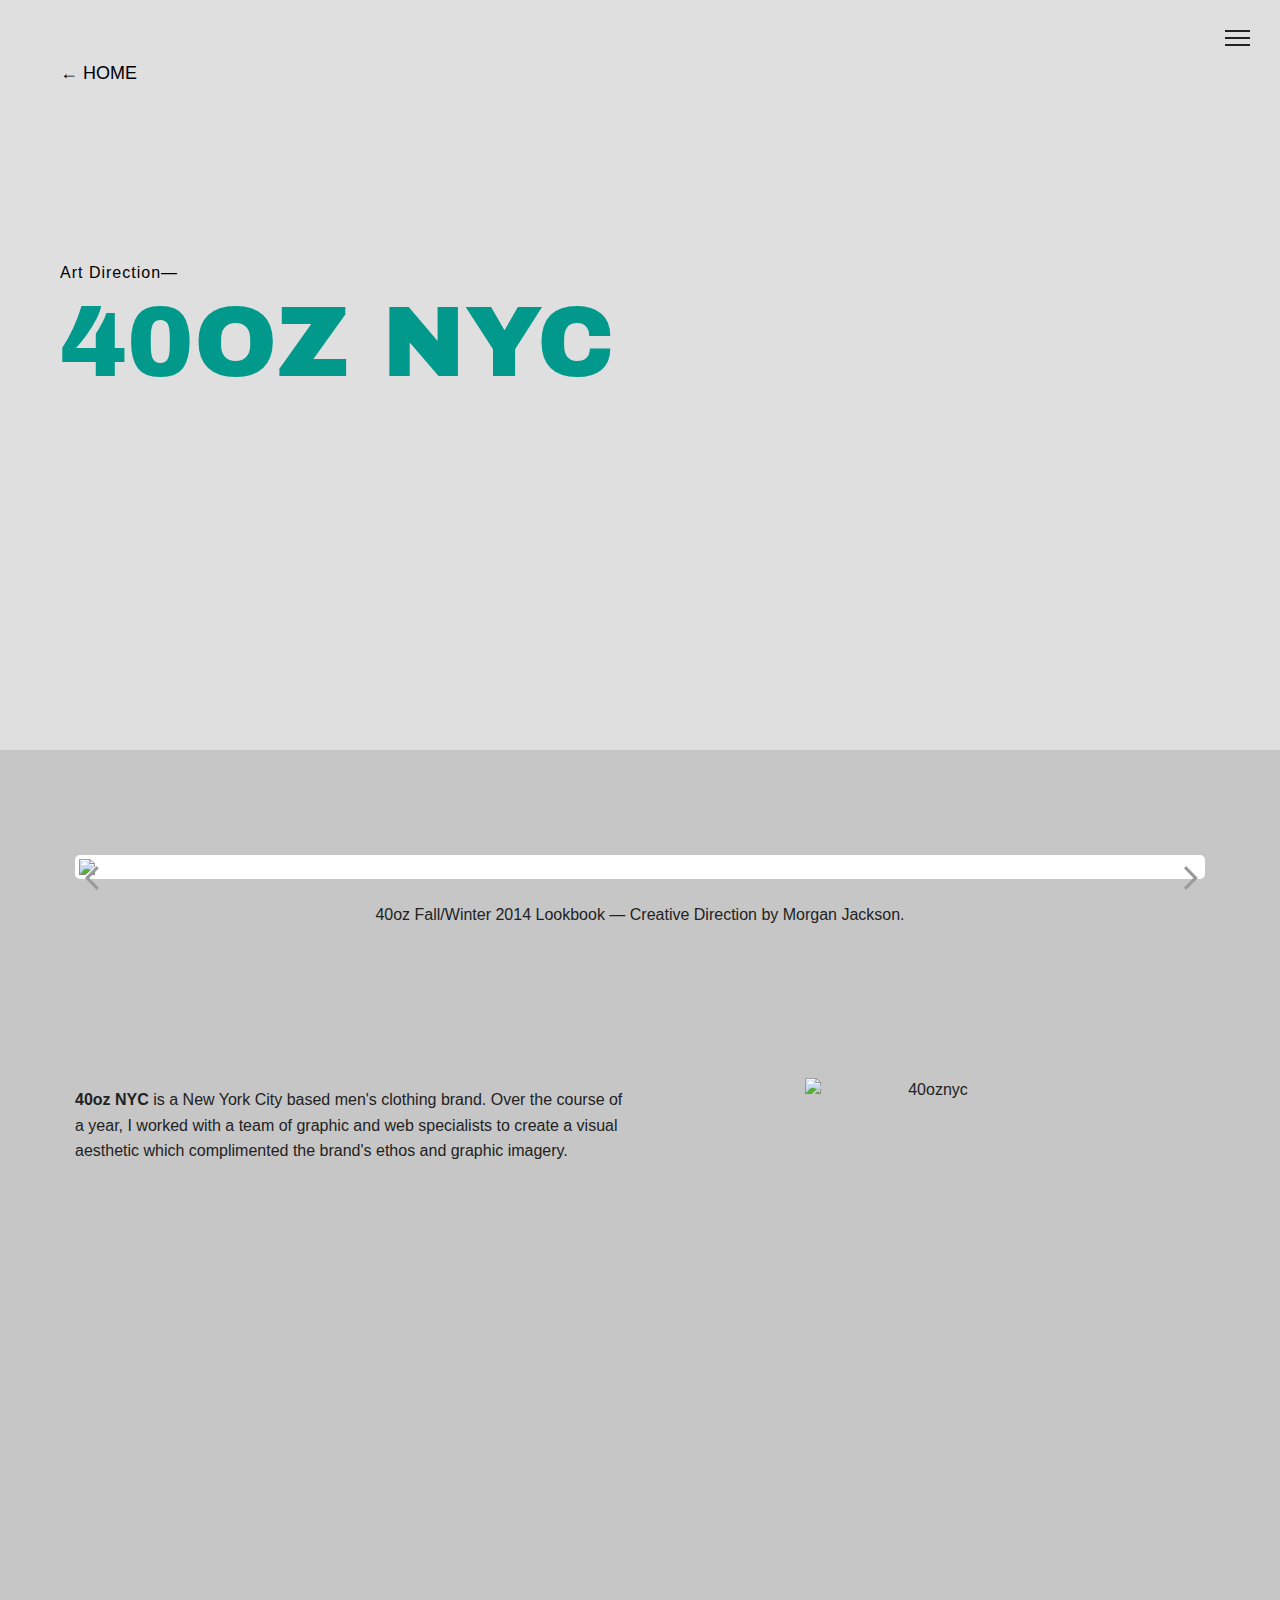
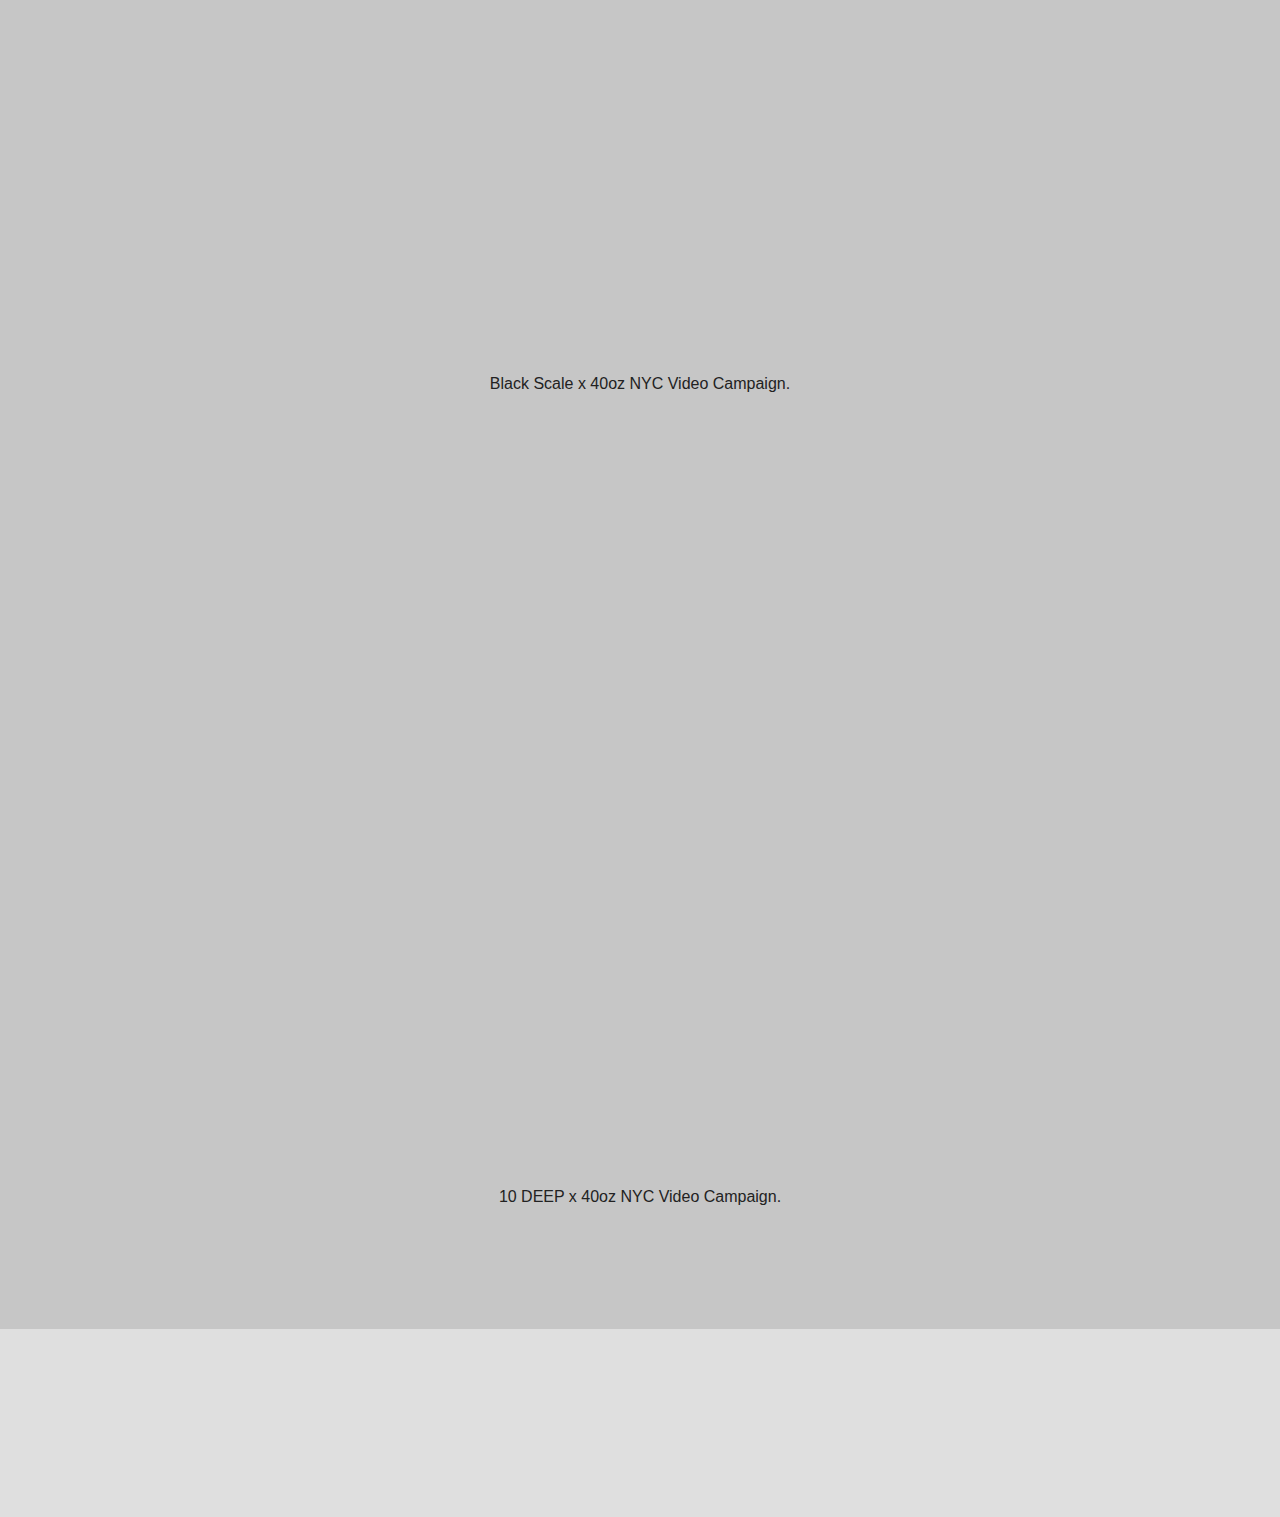
==== commit 19157c8f: "12/13/15" ====
--- a/40oz.html
+++ b/40oz.html
@@ -27,7 +27,7 @@
 </head>
 
 <body class="animated fadeIn">
-	<header class="header">
+	<header style="background: url('http://res.cloudinary.com/duceyomw7/image/upload/v1448170453/40OZ_F14_LOOKBOOK1_x1dtl0.jpg'); background-size: cover; background-attachment: fixed;" class="header">
 		<div class="wrapper">
 			<div class="hero-static"></div>
 			<div class="fat-nav">
@@ -44,16 +44,16 @@
 			        </ul>
 			    </div>
 			</div>
-			<div class="brand-hero" data-stellar-ratio="1.3">
+			<div class="back">
+				<a href="index.html">&#8592; HOME</a>
+			</div>
+			<div class="brand-hero">
 				<h1 class="brand">
 					<small>
 						Art Direction&#8212;
 					</small>
-					40oz NYC
+					40OZ NYC
 				</h1>
-			</div>
-			<div class="hero-image">
-				<img src="http://res.cloudinary.com/duceyomw7/image/upload/v1448170430/40OZ_F14_LOOKBOOK_pmdtit.jpg" alt="40oz NYC">
 			</div>
 		</div>
 	</header>
@@ -79,7 +79,7 @@
 					  </ul>
 					</div>
 					<br>
-					<span class="caption">40oz Fall/Winter 2014 Lookbook &#8212; Creative Direction by Morgan Jackson</span>
+					<span class="caption">40oz Fall/Winter 2014 Lookbook &#8212; Creative Direction by Morgan Jackson.</span>
 				</div>
 				<div class="large-6 columns work-content text">
 					<p><b>40oz NYC</b> is a New York City based men's clothing brand. Over the course of a year, I worked with a team of graphic and web specialists to create a visual aesthetic which complimented the brand's ethos and graphic imagery.</p>
@@ -93,7 +93,7 @@
 					</div>	
 					<br>
 					<br>
-					<span class="caption">Black Scale x 40oz NYC Campaign<br>Directed by Morgan Jackson</span>
+					<span class="caption">Black Scale x 40oz NYC Video Campaign.</span>
 				</div>
 				<div class="large-12 columns work-content video">
 					<div class="embed-container">
@@ -101,14 +101,14 @@
 					</div>	
 					<br>
 					<br>
-					<span class="caption">10 DEEP x 40oz NYC Campaign<br> Directed by Morgan Jackson</span>
+					<span class="caption">10 DEEP x 40oz NYC Video Campaign.</span>
 				</div>
 			</div>
 		</div>	
 	</section>
 	<div class="row">
 		<div class="large-12 columns next-project wow fadeIn">
-			<a href="blkmkt.html">UP NEXT: Black Market USA</a>
+			<a href="blkmkt.html">BLACK MARKET USA&#8594;</a>
 		</div>
 	</div>	
 
--- a/styles/styles.css
+++ b/styles/styles.css
@@ -11,6 +11,16 @@
 }
 
 @media only screen and (max-width: 700px) {
+	#bgvid {
+		display: none;
+	}
+
+	.hero-static {
+		background-color: red;
+	}
+
+	.wrapper {
+  		padding: 0 20px; }
  }
 
 
@@ -20,10 +30,11 @@
 	-webkit-font-smoothing: antialiased;
 	font: 'Karla', sans-serif;
 	font-weight: 300;
+	background-color: #dfdfdf;
 }
 
 a {
-	color: #505050;
+	color: #000;
 }
 
 a:hover {
@@ -127,7 +138,7 @@
 }
 
 .hero-static {
-
+	
 }
 
 .hero-text {
@@ -151,6 +162,7 @@
 }
 
 .scroll {
+	font-family: 'Inconsolata', sans-serif;
 	position: fixed;
 	bottom: 30px;
 	left: 47%;
@@ -172,10 +184,10 @@
 }
 
 .fat-nav li, .fat-nav li a {
-	font-family: 'Prata', serif;
+	font-family: 'Inconsolata', serif;
 	font-size: 25px;
 	color: #222;
-	padding: 5px;
+	padding: 2px;
 }
 
 .hamburger.active 
@@ -206,17 +218,17 @@
 }
 
 .post-title {
-	font-family: 'Prata', serif;
+	font-family: 'Archivo Black', serif;
 	line-height: 1.1;
-	font-size: 35px;
+	font-size: 25px;
 	color: #fff;
 }
 
 .post-title small {
-	font-family: 'Helvetica Neue', sans-serif;
+	font-family: 'Inconsolata', sans-serif;
 	font-size: 16px;
 	font-weight: 400;
-	letter-spacing: 1.1px;
+	letter-spacing: 0px;
 	display: block;
 	margin-bottom: 20px;
 	color: #fff;
@@ -246,7 +258,7 @@
 /*** ABOUT(home) ***/
 
 .about-section {
-	background-color: #F8F8F8;
+	background-color: #c6c6c6;
 	/*height: 100%;*/
 	overflow: auto;
 }
@@ -266,7 +278,7 @@
 }
 
 .about-content p {
-	font-family: 'Prata', serif;
+	font-family: 'Inconsolata', serif;
 	letter-spacing: .60px;
 	color: #222;
 }
@@ -300,6 +312,11 @@
 
 
 /*** WORK ***/
+
+.back {
+	font-family: 'Inconsolata', sans-serif;
+	font-size: 18px;
+}
 
 .brand-hero {
 	position: absolute;
@@ -311,30 +328,32 @@
 }
 
 .brand {
-	font-family: 'Prata', serif;
+	font-family: 'Archivo Black', sans-serif;
 	line-height: 1.1;
+	font-weight: 400;
 	font-size: 100px;
-	color: #cdb79e;
+	color: #00998c;
 	z-index: 99;
 	-webkit-transition: all 0.25s ease-out;
 	transition: all 0.25s ease-out;
 }
 
 .brand small {
-	font-family: 'Helvetica Neue', sans-serif;
+	font-family: 'Inconsolata', sans-serif;
 	font-size: 16px;
+	letter-spacing: 1px;
 	display: block;
 	margin-bottom: 15px;
-	color: #8b7d6b;
-	background-color: #9ecdb7;
+	color: #000;
 }
 
 .brand:hover {
-	color: #8b7d6b;
+	color: #1273b4;
 }
 
 .hero-image {
-	width: 80%;
+	display: none;
+	width: 100%;
 	bottom: 0;
 	right: 0;
 	float: right;
@@ -342,15 +361,19 @@
 
 
 .work-section {
-	background-color: #f8f8f8;
+	background-color: #c6c6c6;
 	overflow: auto;
 	text-align: center;
 }
 
 .work-content {
-	padding-top: 60px;
+	padding-top: 45px;
 	margin-bottom: 60px;
 	height: 100%;
+}
+
+.work-content p {
+	font-family: 'Inconsolata', sans-serif;
 }
 
 .embed-container { 
@@ -368,8 +391,9 @@
 	width: 100%; 
 	height: 100%; }
 
-.caption {
-	font-size: 14px;
+.caption { 
+	font-family: 'Inconsolata', sans-serif;
+	font-size: 16px;
 	text-align: center;
 }
 
@@ -379,19 +403,22 @@
 }
 
 .next-project {
+	font-family: 'Archivo Black', sans-serif;
+	font-size: 25px;
 	text-align: center;
-	padding: 80px;
-	width: 100%;
-	background-color: #dfdfdf;
+	padding: 75px;
+	width: 100%;
+	background-color: #00998c;
 }
 
 .next-project:hover {
-	background-color: #cccd9e;
+	background-color: #1273b4;
 	-webkit-transition: all 0.4s ease-out;
 	transition: all 0.4s ease-out;
 }
 
 .logo {
+	padding-top: 90px;
 	float: right;
 }
 
